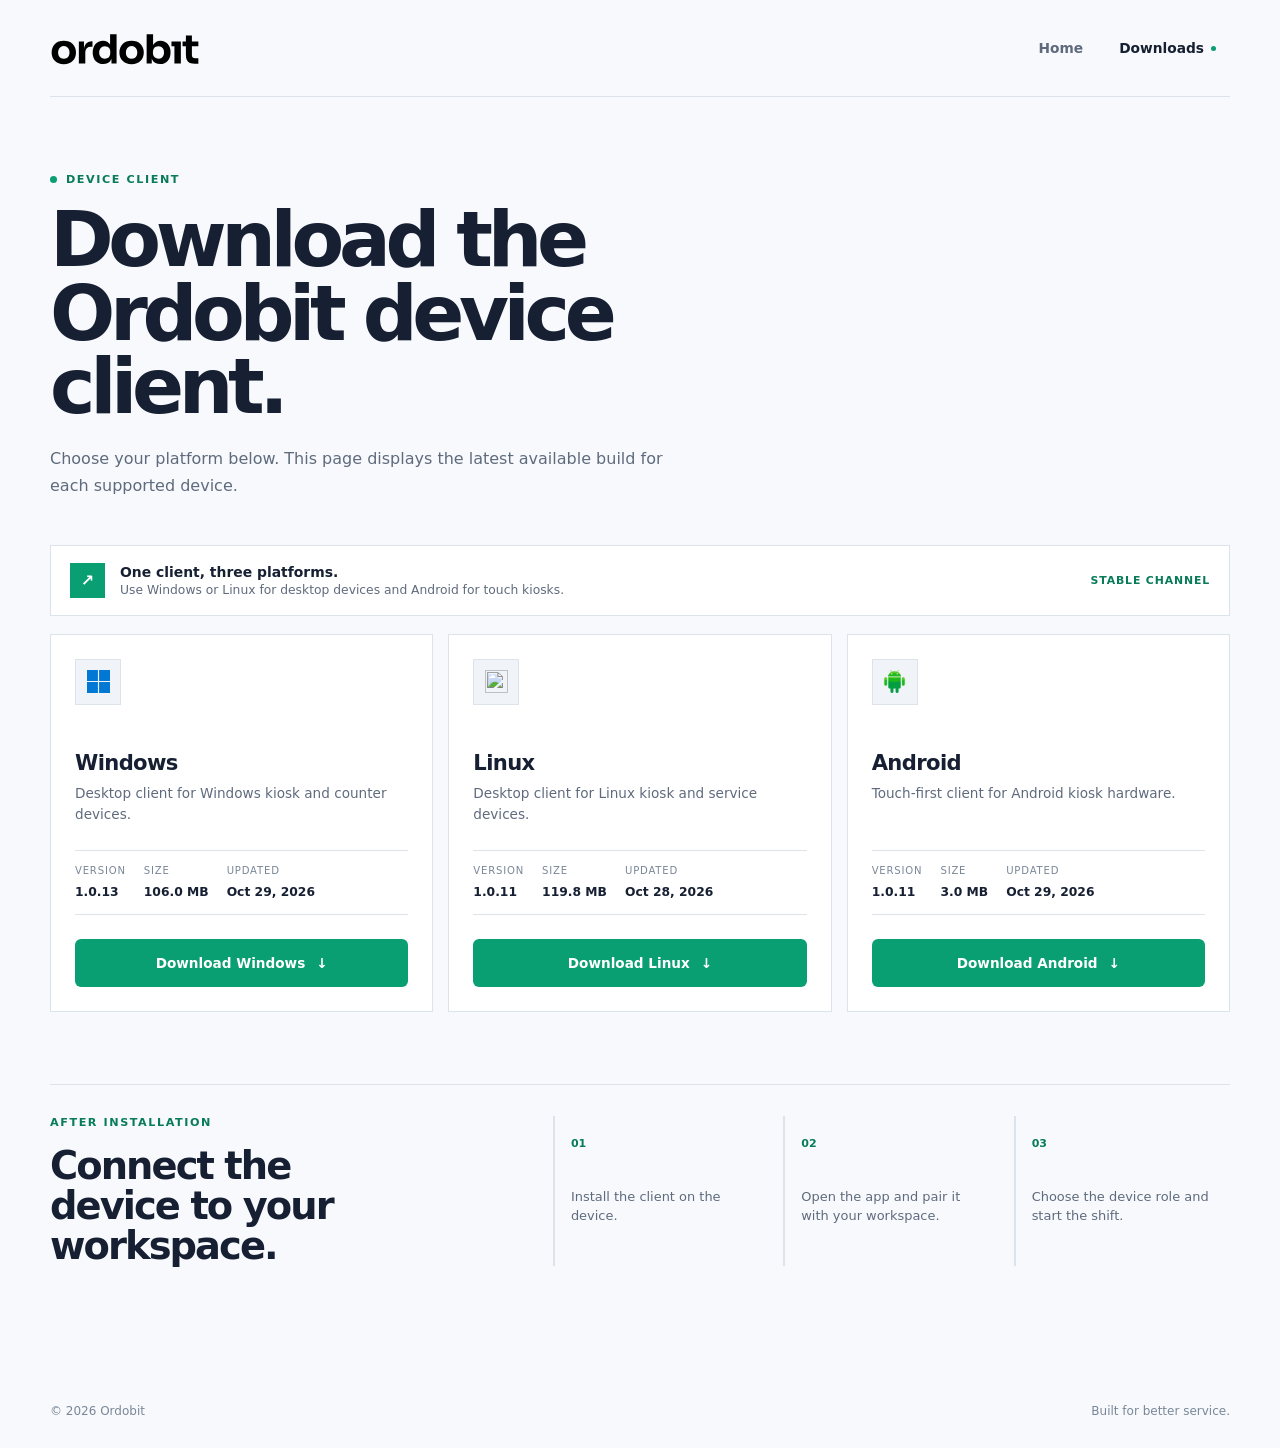
==== pages/downloads/index.html @ 9a5c975b "feat: update website structure and content, add landing and downloads pages, and enhance release man" ====
<!doctype html>
<html lang="en">
  <head>
    <meta charset="UTF-8" />
    <meta name="viewport" content="width=device-width, initial-scale=1, user-scalable=no" />
    <meta name="theme-color" content="#f7f9fc" />
    <meta
      name="description"
      content="Download the latest Ordobit device client for Windows, Linux and Android."
    />
    <title>Downloads — Ordobit</title>
    <link rel="icon" type="image/svg+xml" href="/assets/ordobit-logo.svg" />
    <link rel="stylesheet" href="/styles.css" />
    <link rel="stylesheet" href="/pages/downloads/downloads.css" />
  </head>
  <body>
    <div class="site-shell">
      <div id="site-header"></div>

      <main class="downloads-page container">
        <section class="downloads-intro" aria-labelledby="downloads-title">
          <p class="eyebrow"><span class="status-dot"></span> Device client</p>
          <h1 id="downloads-title">Download the Ordobit device client.</h1>
          <p>
            Choose your platform below. This page displays the latest available
            build for each supported device.
          </p>
        </section>

        <section class="release-note" aria-label="Release information">
          <div class="release-note-mark">↗</div>
          <div>
            <strong>One client, three platforms.</strong>
            <span>Use Windows or Linux for desktop devices and Android for touch kiosks.</span>
          </div>
          <span class="release-channel">Stable channel</span>
        </section>

        <section class="download-grid" id="download-list" aria-live="polite" aria-busy="true">
          <div class="loading-card">Loading latest builds…</div>
        </section>

        <section class="install-help" aria-labelledby="install-title">
          <div>
            <p class="eyebrow">After installation</p>
            <h2 id="install-title">Connect the device to your workspace.</h2>
          </div>
          <ol>
            <li><span>01</span><p>Install the client on the device.</p></li>
            <li><span>02</span><p>Open the app and pair it with your workspace.</p></li>
            <li><span>03</span><p>Choose the device role and start the shift.</p></li>
          </ol>
        </section>
      </main>

      <div id="site-footer"></div>
    </div>

    <script src="/pages/downloads/downloads.js" type="module"></script>
  </body>
</html>
---- styles.css ----
:root {
  color-scheme: light;

  --ink: #172033;
  --muted: #5f6b7d;
  --dim: #7a8798;
  --page: #f7f9fc;
  --surface: #ffffff;
  --surface-soft: #f0f4f8;
  --line: #dce3eb;
  --green: #0a9f72;
  --green-dark: #087b59;

  --max-width: 1180px;

  --tap-min: 48px;

  font-family: Inter, ui-sans-serif, system-ui, -apple-system,
    BlinkMacSystemFont, "Segoe UI", sans-serif;
  font-synthesis: none;
}

*,
*::before,
*::after {
  box-sizing: border-box;
}

html {
  scroll-behavior: smooth;
  -webkit-tap-highlight-color: transparent;
}

body {
  margin: 0;
  min-width: 320px;
  background: var(--page);
  color: var(--ink);
  touch-action: manipulation;
}

a {
  color: inherit;
  text-decoration: none;
}

h1,
h2,
h3,
p {
  margin-top: 0;
}

.site-shell {
  min-height: 100vh;
  background: var(--page);
}

.container {
  width: min(calc(100% - 48px), var(--max-width));
  margin-inline: auto;
}

.site-header {
  display: flex;
  align-items: center;
  justify-content: space-between;
  padding-block: 24px;
  border-bottom: 1px solid var(--line);
}

.brand img {
  display: block;
  width: 150px;
  height: auto;
  color: var(--ink);
}

.site-nav {
  display: flex;
  align-items: center;
  gap: 8px;
}

.nav-link {
  display: inline-flex;
  align-items: center;
  min-height: var(--tap-min);
  padding: 0 14px;
  color: var(--muted);
  font-size: 0.86rem;
  font-weight: 650;
  border-radius: 6px;
  transition: color 0.2s ease, background 0.2s ease;
}

.nav-link:hover {
  color: var(--ink);
  background: var(--surface-soft);
}

.nav-link.active {
  color: var(--ink);
}

.nav-link.active::after {
  content: "";
  display: inline-block;
  width: 5px;
  height: 5px;
  margin-left: 7px;
  vertical-align: 2px;
  border-radius: 50%;
  background: var(--green);
}

.eyebrow {
  display: flex;
  align-items: center;
  gap: 9px;
  margin: 0 0 17px;
  color: var(--green-dark);
  font-size: 0.7rem;
  font-weight: 800;
  letter-spacing: 0.14em;
  text-transform: uppercase;
}

.status-dot {
  width: 7px;
  height: 7px;
  border-radius: 50%;
  background: var(--green);
}

.button {
  display: inline-flex;
  align-items: center;
  justify-content: center;
  gap: 11px;
  min-height: var(--tap-min);
  padding: 0 22px;
  border: 1px solid transparent;
  border-radius: 6px;
  font-size: 0.85rem;
  font-weight: 800;
  cursor: pointer;
  user-select: none;
  touch-action: manipulation;
  transition: background 0.2s ease, border-color 0.2s ease, color 0.2s ease;
}

.button-primary {
  background: var(--green);
  color: #fff;
}

.button-primary:hover {
  background: var(--green-dark);
}

.button-secondary {
  border-color: var(--line);
  background: var(--surface);
  color: var(--ink);
}

.button-secondary:hover {
  border-color: var(--green);
  color: var(--green-dark);
}

.text-link {
  color: var(--muted);
  font-size: 0.84rem;
  font-weight: 700;
}

.text-link:hover {
  color: var(--ink);
}

.site-footer {
  display: flex;
  justify-content: space-between;
  padding-block: 40px 30px;
  color: var(--dim);
  font-size: 0.75rem;
}

.site-footer a:hover {
  color: var(--ink);
}

@media (max-width: 560px) {
  .container {
    width: min(calc(100% - 32px), var(--max-width));
  }

  .site-header {
    padding-block: 20px;
  }

  .brand img {
    width: 125px;
  }

  .site-nav {
    gap: 4px;
  }

  .site-footer {
    gap: 14px;
    flex-direction: column;
  }
}

@media (prefers-reduced-motion: reduce) {
  *,
  *::before,
  *::after {
    scroll-behavior: auto !important;
    transition-duration: 0.01ms !important;
    animation-duration: 0.01ms !important;
    animation-iteration-count: 1 !important;
  }
}

@media (pointer: coarse) {
  .nav-link {
    min-height: 52px;
    padding: 0 16px;
    font-size: 0.9rem;
  }

  .button {
    min-height: 52px;
    padding: 0 24px;
    font-size: 0.9rem;
  }

}
---- pages/downloads/downloads.css ----
.downloads-page {
  padding-block: 76px 98px;
  container-type: inline-size;
}

.downloads-intro {
  max-width: 720px;
}

.downloads-intro h1 {
  max-width: 720px;
  margin-bottom: 21px;
  font-size: clamp(3rem, 6vw, 5.4rem);
  line-height: 0.96;
  letter-spacing: -0.07em;
}

.downloads-intro > p:last-child {
  max-width: 620px;
  color: var(--muted);
  font-size: 1rem;
  line-height: 1.7;
}

.release-note {
  display: flex;
  align-items: center;
  gap: 15px;
  margin-top: 45px;
  padding: 17px 19px;
  border: 1px solid var(--line);
  background: var(--surface);
}

.release-note-mark {
  display: grid;
  place-items: center;
  width: 35px;
  height: 35px;
  flex: 0 0 auto;
  background: var(--green);
  color: #fff;
  font-weight: 900;
}

.release-note strong,
.release-note span {
  display: block;
}

.release-note strong {
  margin-bottom: 3px;
  font-size: 0.87rem;
}

.release-note div:nth-child(2) span {
  color: var(--muted);
  font-size: 0.77rem;
}

.release-channel {
  margin-left: auto;
  color: var(--green-dark);
  font-size: 0.68rem;
  font-weight: 800;
  letter-spacing: 0.08em;
  text-transform: uppercase;
  white-space: nowrap;
}

.download-grid {
  display: grid;
  grid-template-columns: repeat(3, 1fr);
  gap: 15px;
  margin-top: 18px;
}

.download-card,
.loading-card {
  min-height: 365px;
  padding: 24px;
  border: 1px solid var(--line);
  background: var(--surface);
}

.loading-card {
  display: grid;
  place-items: center;
  color: var(--muted);
}

.download-card {
  display: flex;
  flex-direction: column;
  min-width: 0;
}

.platform-icon {
  display: grid;
  place-items: center;
  width: 46px;
  height: 46px;
  margin-bottom: 45px;
  border: 1px solid var(--line);
  background: var(--surface-soft);
}

.platform-icon img {
  width: 23px;
  height: 23px;
}

.download-card h2 {
  margin: 0 0 8px;
  font-size: 1.32rem;
  letter-spacing: -0.03em;
}

.download-card .description {
  min-height: 45px;
  margin: 0;
  color: var(--muted);
  font-size: 0.85rem;
  line-height: 1.55;
}

.download-meta {
  display: flex;
  gap: 18px;
  margin: 22px 0 24px;
  padding-block: 14px;
  border-top: 1px solid var(--line);
  border-bottom: 1px solid var(--line);
}

.meta-label {
  display: block;
  margin-bottom: 5px;
  color: var(--dim);
  font-size: 0.63rem;
  text-transform: uppercase;
  letter-spacing: 0.08em;
}

.meta-value {
  color: var(--ink);
  font-size: 0.77rem;
  font-weight: 700;
}

.download-card .button {
  width: 100%;
  margin-top: auto;
}

.download-card.unavailable {
  opacity: 0.75;
}

.download-card.unavailable .button {
  cursor: not-allowed;
  color: var(--muted);
  border-color: var(--line);
  background: var(--surface-soft);
}

.install-help {
  display: grid;
  grid-template-columns: 0.78fr 1.22fr;
  gap: 70px;
  margin-top: 72px;
  padding-top: 31px;
  border-top: 1px solid var(--line);
}

.install-help h2 {
  max-width: 360px;
  margin: 0;
  font-size: clamp(1.8rem, 3vw, 2.65rem);
  line-height: 1.05;
  letter-spacing: -0.05em;
}

.install-help ol {
  display: grid;
  grid-template-columns: repeat(3, 1fr);
  gap: 14px;
  margin: 0;
  padding: 0;
  list-style: none;
}

.install-help li {
  padding: 16px;
  border-left: 2px solid var(--line);
}

.install-help li span {
  color: var(--green-dark);
  font-size: 0.69rem;
  font-weight: 800;
}

.install-help li p {
  margin: 36px 0 0;
  color: var(--muted);
  font-size: 0.81rem;
  line-height: 1.5;
}

@media (max-width: 860px) {
  .download-grid {
    grid-template-columns: 1fr;
  }

  .download-card {
    min-height: 0;
  }

  .install-help {
    grid-template-columns: 1fr;
    gap: 35px;
  }

  .install-help ol {
    grid-template-columns: 1fr;
  }

  .install-help li {
    min-height: 90px;
  }

  .install-help li p {
    margin-top: 12px;
  }
}

@media (max-width: 560px) {
  .downloads-intro h1 {
    font-size: clamp(2.95rem, 15vw, 4.1rem);
  }

  .release-note {
    align-items: flex-start;
    flex-wrap: wrap;
  }

  .release-channel {
    width: 100%;
    margin-left: 50px;
  }

  .download-card {
    padding: 21px;
  }
}

@container (max-width: 760px) {
  .download-grid {
    grid-template-columns: 1fr;
  }
}

@media (pointer: coarse) {
  .download-card {
    padding: 28px;
  }

  .install-help li {
    padding: 20px;
  }
}
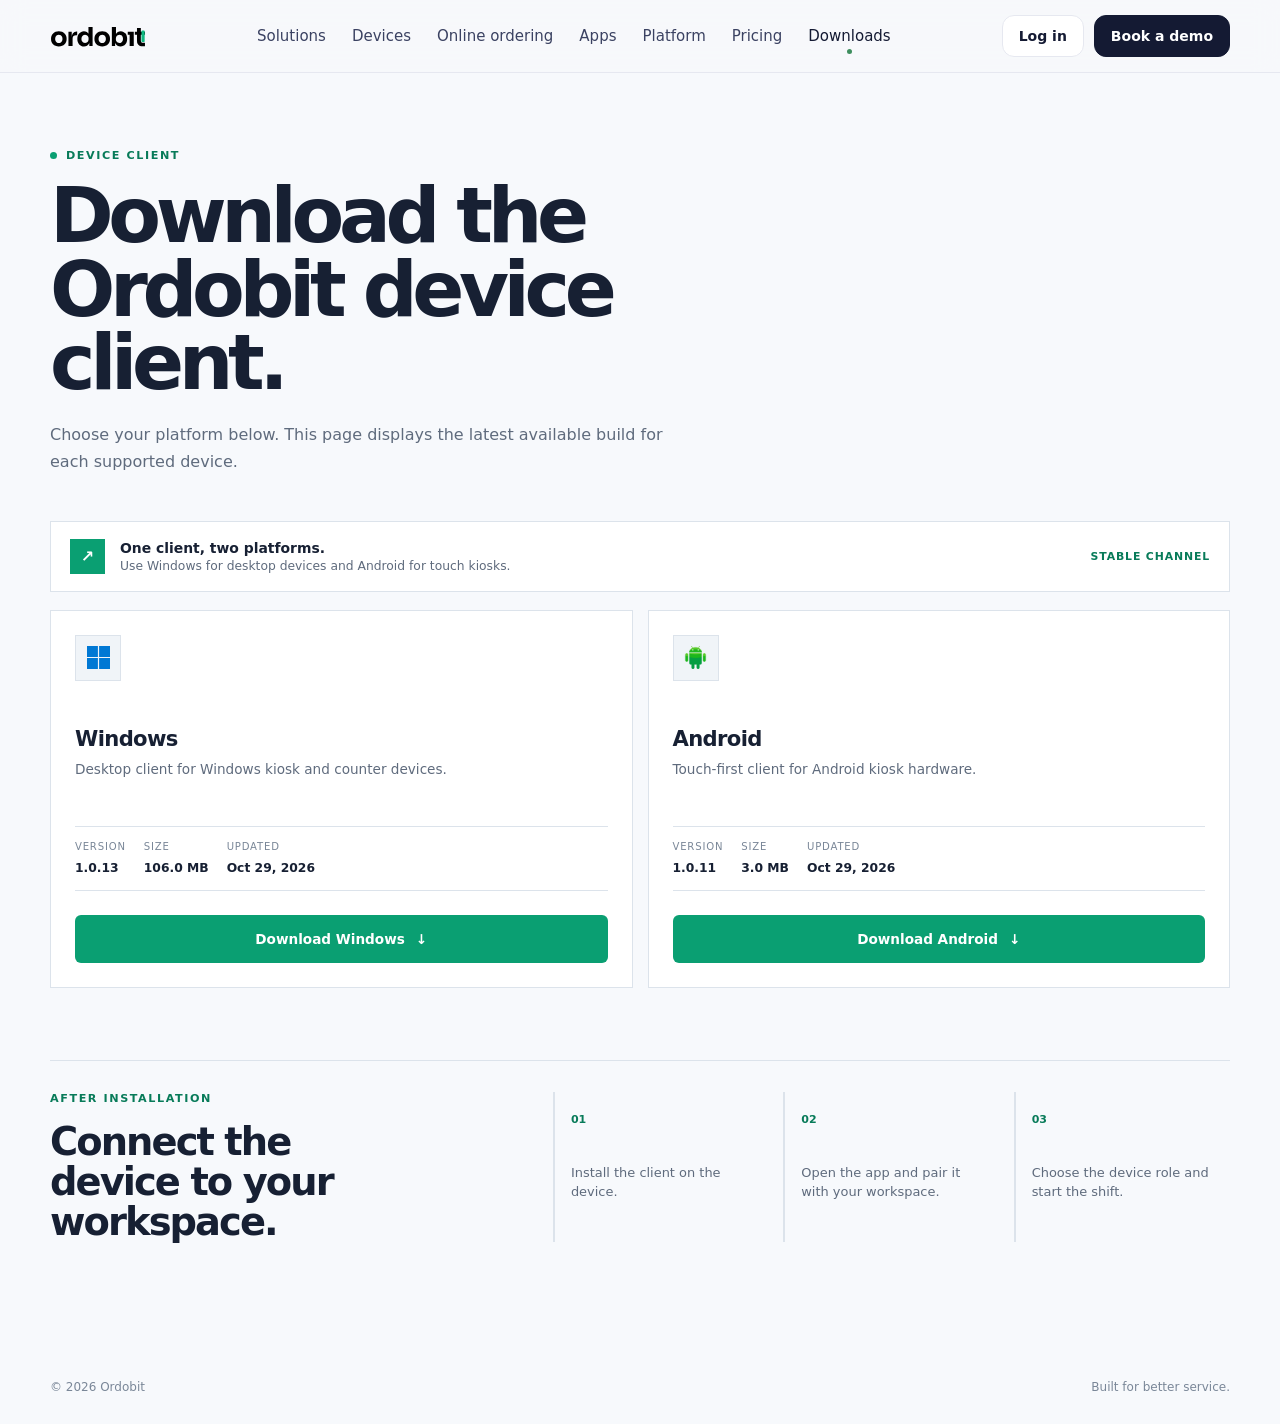
==== commit 46ca560d: "Refactor landing page styles and scripts; remove Linux platform support - Updated landing.css to enh" ====
--- a/pages/downloads/index.html
+++ b/pages/downloads/index.html
@@ -6,11 +6,12 @@
     <meta name="theme-color" content="#f7f9fc" />
     <meta
       name="description"
-      content="Download the latest Ordobit device client for Windows, Linux and Android."
+      content="Download the latest Ordobit device client for Windows and Android."
     />
     <title>Downloads — Ordobit</title>
     <link rel="icon" type="image/svg+xml" href="/assets/ordobit-logo.svg" />
     <link rel="stylesheet" href="/styles.css" />
+    <link rel="stylesheet" href="/components/header.css" />
     <link rel="stylesheet" href="/pages/downloads/downloads.css" />
   </head>
   <body>
@@ -30,8 +31,8 @@
         <section class="release-note" aria-label="Release information">
           <div class="release-note-mark">↗</div>
           <div>
-            <strong>One client, three platforms.</strong>
-            <span>Use Windows or Linux for desktop devices and Android for touch kiosks.</span>
+            <strong>One client, two platforms.</strong>
+            <span>Use Windows for desktop devices and Android for touch kiosks.</span>
           </div>
           <span class="release-channel">Stable channel</span>
         </section>
--- a/components/header.css
+++ b/components/header.css
@@ -0,0 +1,158 @@
+.marketing-header {
+  position: sticky;
+  top: 0;
+  z-index: 50;
+  border-bottom: 1px solid #e6e8f0;
+  background: rgba(247, 248, 251, 0.86);
+  backdrop-filter: blur(12px);
+}
+
+.marketing-header-inner {
+  position: relative;
+  display: flex;
+  align-items: center;
+  justify-content: space-between;
+  width: min(calc(100% - 40px), 1180px);
+  height: 72px;
+  margin-inline: auto;
+}
+
+.marketing-brand {
+  display: flex;
+  align-items: center;
+  width: 96px;
+  min-width: 96px;
+}
+
+.marketing-brand img {
+  display: block;
+  width: 100%;
+  height: auto;
+  color: #141a33;
+}
+
+.marketing-links {
+  display: flex;
+  align-items: center;
+  gap: 26px;
+  color: #3b4262;
+  font-size: 15px;
+  font-weight: 500;
+}
+
+.marketing-links a {
+  position: relative;
+  color: inherit;
+  text-decoration: none;
+}
+
+.marketing-links a:hover,
+.marketing-links a.is-active {
+  color: #141a33;
+}
+
+.marketing-links a.is-active::after {
+  position: absolute;
+  right: 0;
+  bottom: -9px;
+  left: 0;
+  width: 5px;
+  height: 5px;
+  margin-inline: auto;
+  border-radius: 50%;
+  background: #3e8e5e;
+  content: "";
+}
+
+.marketing-actions {
+  display: flex;
+  align-items: center;
+  gap: 10px;
+}
+
+.marketing-button {
+  display: inline-flex;
+  align-items: center;
+  min-height: 42px;
+  padding: 10px 16px;
+  border-radius: 12px;
+  font-size: 14px;
+  font-weight: 600;
+  text-decoration: none;
+  transition: background 0.2s ease, border-color 0.2s ease;
+}
+
+.marketing-button-secondary {
+  border: 1.5px solid #e6e8f0;
+  background: #fff;
+  color: #141a33;
+}
+
+.marketing-button-secondary:hover {
+  border-color: #141a33;
+}
+
+.marketing-button-primary {
+  border: 1.5px solid #141a33;
+  background: #141a33;
+  color: #fff;
+}
+
+.marketing-button-primary:hover {
+  border-color: #262e55;
+  background: #262e55;
+}
+
+.marketing-menu-toggle {
+  display: none;
+  border: 0;
+  background: none;
+  color: #141a33;
+  font: inherit;
+  font-size: 24px;
+  cursor: pointer;
+}
+
+@media (max-width: 1050px) {
+  .marketing-links {
+    display: none;
+  }
+
+  .marketing-links.open {
+    position: absolute;
+    top: 72px;
+    right: -20px;
+    left: -20px;
+    display: flex;
+    flex-direction: column;
+    align-items: stretch;
+    gap: 0;
+    padding: 20px;
+    border-bottom: 1px solid #e6e8f0;
+    background: #fff;
+  }
+
+  .marketing-links.open a {
+    padding: 10px 0;
+  }
+
+  .marketing-links a.is-active::after {
+    display: none;
+  }
+
+  .marketing-menu-toggle {
+    display: block;
+  }
+}
+
+@media (max-width: 680px) {
+  .marketing-button-secondary {
+    display: none;
+  }
+}
+
+@media (prefers-reduced-motion: reduce) {
+  .marketing-button {
+    transition: none;
+  }
+}
--- a/pages/downloads/downloads.css
+++ b/pages/downloads/downloads.css
@@ -70,7 +70,7 @@
 
 .download-grid {
   display: grid;
-  grid-template-columns: repeat(3, 1fr);
+  grid-template-columns: repeat(2, 1fr);
   gap: 15px;
   margin-top: 18px;
 }
